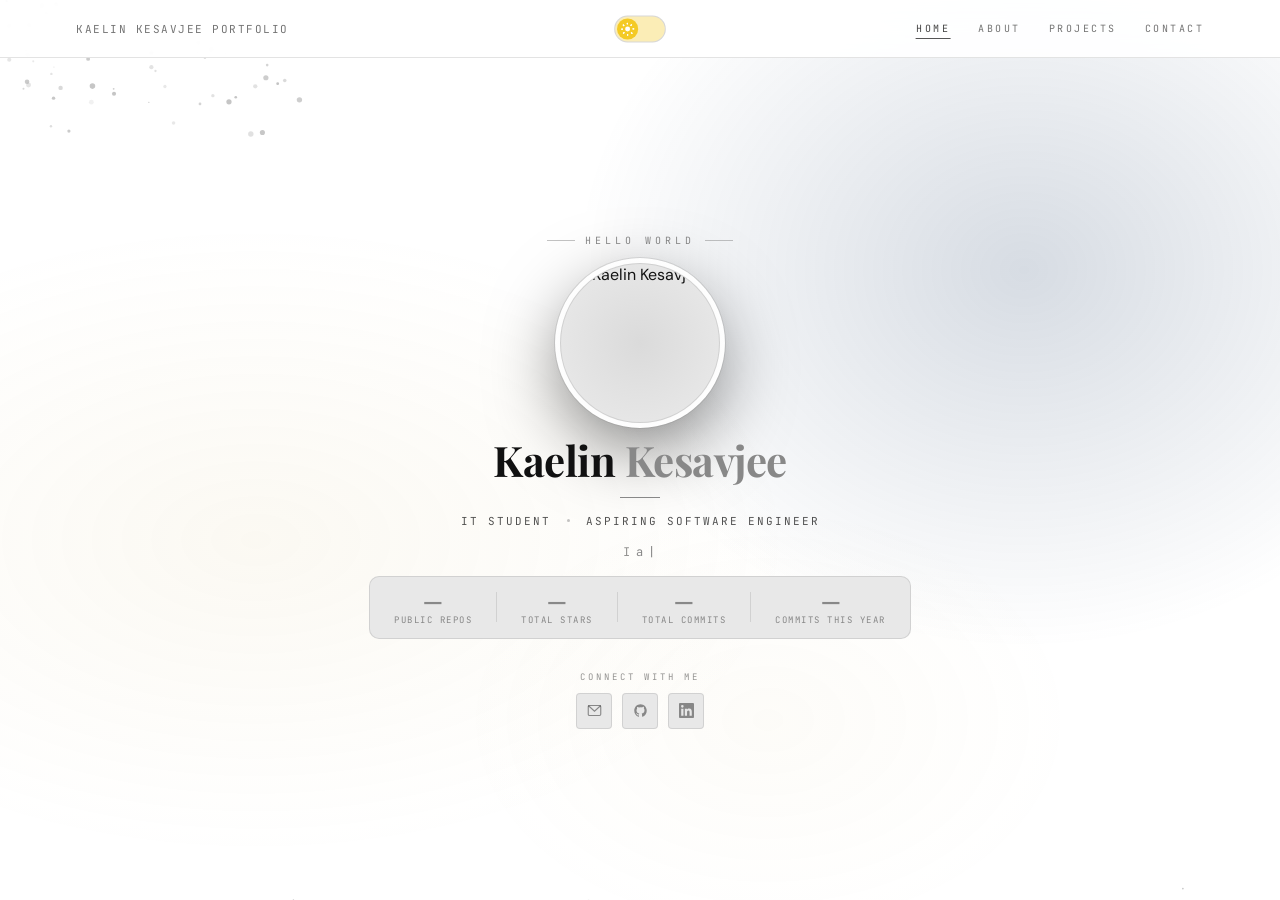
==== index.html @ 48a6d3a1 "Add files via upload" ====
<!DOCTYPE html>
<html lang="en">
<head>
<meta charset="UTF-8">
<meta name="viewport" content="width=device-width, initial-scale=1.0">
<title>Kaelin Kesavjee | Portfolio</title>
<link rel="icon" type="image/svg+xml" href="data:image/svg+xml,<svg xmlns='http://www.w3.org/2000/svg' viewBox='0 0 100 100'><rect width='100' height='100' rx='18' fill='%23080c12'/><text x='50' y='68' font-family='Georgia,serif' font-size='44' font-weight='700' fill='%23c9a84c' text-anchor='middle'>KK</text></svg>">
<meta name="description" content="Kaelin Kesavjee — IT Student and Aspiring Software Engineer. BSc Information Technology at Richfield Graduate Institute of Technology.">
<meta name="keywords" content="Kaelin Kesavjee, Software Engineer, IT Student, Python, Java, JavaScript, Portfolio, South Africa">
<meta name="author" content="Kaelin Kesavjee">
<meta name="robots" content="index, follow">
<meta property="og:type" content="website">
<meta property="og:url" content="https://kaelinkes.github.io">
<meta property="og:title" content="Kaelin Kesavjee | Portfolio">
<meta property="og:description" content="IT Student and Aspiring Software Engineer — Python, Java, C++, JavaScript, Cloud Computing and more.">
<meta property="og:image" content="https://avatars.githubusercontent.com/u/134412829?v=4">
<meta property="og:image:width" content="400">
<meta property="og:image:height" content="400">
<meta name="twitter:card" content="summary">
<meta name="twitter:title" content="Kaelin Kesavjee | Portfolio">
<meta name="twitter:description" content="IT Student and Aspiring Software Engineer — Python, Java, C++, JavaScript, Cloud Computing and more.">
<meta name="twitter:image" content="https://avatars.githubusercontent.com/u/134412829?v=4">
<link href="https://fonts.googleapis.com/css2?family=Playfair+Display:wght@400;600;700;900&family=JetBrains+Mono:wght@300;400;500&family=DM+Sans:wght@300;400;500;600&display=swap" rel="stylesheet">
<link rel="stylesheet" href="styles.css">
</head>
<body class="page-home">

<nav>
  <a class="nav-logo" href="index.html">Kaelin Kesavjee Portfolio</a>
  <label for="theme-checkbox" class="theme" style="transform:scale(0.62);transform-origin:center;">
    <span class="theme__toggle-wrap">
      <input id="theme-checkbox" class="theme__toggle" type="checkbox" role="switch" name="theme" value="dark" onchange="toggleTheme(this)">
      <span class="theme__fill"></span>
      <span class="theme__icon">
        <span class="theme__icon-part"></span><span class="theme__icon-part"></span>
        <span class="theme__icon-part"></span><span class="theme__icon-part"></span>
        <span class="theme__icon-part"></span><span class="theme__icon-part"></span>
        <span class="theme__icon-part"></span><span class="theme__icon-part"></span>
        <span class="theme__icon-part"></span>
      </span>
    </span>
  </label>
  <div class="nav-links">
    <a href="index.html" class="active">Home</a>
    <a href="about.html">About</a>
    <a href="projects.html">Projects</a>
    <a href="contact.html">Contact</a>
  </div>
</nav>

<canvas class="particle-canvas" id="particle-canvas-home" style="position:fixed;"></canvas>

<div id="home-bg" class="home-page page-main">
  <div class="home-inner">
    <div class="hello-eyebrow">Hello World</div>
    <div class="avatar-wrap">
      <div class="avatar-glow"></div>
      <div class="avatar-ring">
        <img src="https://avatars.githubusercontent.com/u/134412829?v=4" alt="Kaelin Kesavjee">
      </div>
    </div>
    <h1 class="hero-name">Kaelin <em>Kesavjee</em></h1>
    <div class="hero-divider"></div>
    <div class="hero-titles">
      <span class="hero-title-item">IT Student</span>
      <span class="hero-title-sep"></span>
      <span class="hero-title-item">Aspiring Software Engineer</span>
    </div>
    <div class="hero-typing">
      <span class="typing-prefix">I </span><span class="typing-text" id="typing-text"></span><span class="typing-cursor">|</span>
    </div>
    <div class="hero-stats">
      <div class="hero-stat"><span class="hero-stat-num" id="stat-repos">—</span><span class="hero-stat-label">Public Repos</span></div>
      <div class="hero-stat-divider"></div>
      <div class="hero-stat"><span class="hero-stat-num" id="stat-stars">—</span><span class="hero-stat-label">Total Stars</span></div>
      <div class="hero-stat-divider"></div>
      <div class="hero-stat"><span class="hero-stat-num" id="stat-commits-total">—</span><span class="hero-stat-label">Total Commits</span></div>
      <div class="hero-stat-divider"></div>
      <div class="hero-stat"><span class="hero-stat-num" id="stat-commits-year">—</span><span class="hero-stat-label">Commits This Year</span></div>
    </div>
    <div style="margin-top:16px">
      <p class="connect-label">Connect with me</p>
      <div style="margin-top:10px">
        <div class="social-row">
          <a href="contact.html" title="Email">
            <svg width="15" height="15" viewBox="0 0 24 24" fill="none" stroke="currentColor" stroke-width="1.8"><rect x="2" y="4" width="20" height="16" rx="2"/><polyline points="2,4 12,13 22,4"/></svg>
          </a>
          <a href="https://github.com/Kaelinkes" target="_blank" title="GitHub">
            <svg width="15" height="15" viewBox="0 0 24 24" fill="currentColor"><path d="M12 2C6.48 2 2 6.58 2 12.26c0 4.53 2.87 8.37 6.84 9.73.5.09.68-.22.68-.49v-1.71c-2.78.62-3.37-1.37-3.37-1.37-.45-1.17-1.1-1.48-1.1-1.48-.9-.63.07-.62.07-.62 1 .07 1.52 1.05 1.52 1.05.89 1.56 2.33 1.11 2.9.85.09-.66.35-1.11.63-1.37-2.22-.26-4.56-1.14-4.56-5.07 0-1.12.39-2.03 1.03-2.75-.1-.26-.45-1.3.1-2.71 0 0 .84-.28 2.75 1.05A9.38 9.38 0 0 1 12 6.84c.85 0 1.71.12 2.51.34 1.91-1.33 2.75-1.05 2.75-1.05.55 1.41.2 2.45.1 2.71.64.72 1.03 1.63 1.03 2.75 0 3.94-2.34 4.81-4.57 5.06.36.32.68.94.68 1.9v2.82c0 .27.18.59.69.49C19.13 20.63 22 16.79 22 12.26 22 6.58 17.52 2 12 2z"/></svg>
          </a>
          <a href="https://www.linkedin.com/in/kaelin-kesavjee-a947b0243/" target="_blank" title="LinkedIn">
            <svg width="15" height="15" viewBox="0 0 24 24" fill="currentColor"><path d="M20.45 20.45h-3.56v-5.57c0-1.33-.03-3.04-1.85-3.04-1.85 0-2.14 1.45-2.14 2.94v5.67H9.34V9h3.41v1.56h.05c.48-.9 1.64-1.85 3.37-1.85 3.6 0 4.27 2.37 4.27 5.45v6.29zM5.34 7.43a2.07 2.07 0 1 1 0-4.14 2.07 2.07 0 0 1 0 4.14zm1.78 13.02H3.56V9h3.56v11.45zM22.22 0H1.77C.79 0 0 .77 0 1.73v20.54C0 23.23.79 24 1.77 24h20.45C23.21 24 24 23.23 24 22.27V1.73C24 .77 23.21 0 22.22 0z"/></svg>
          </a>
        </div>
      </div>
    </div>
  </div>
</div>

<script src="script.js"></script>
<script>
initParticles(['particle-canvas-home']);

(function() {
  var phrases = ['am an Aspiring Software Engineer','love programming','am currently a 3rd year student','love problem solving','love coding','love learning about tech'];
  var el = document.getElementById('typing-text');
  var pi = 0, ci = 0, deleting = false, pause = 0;
  function tick() {
    var word = phrases[pi];
    if (pause > 0) { pause--; setTimeout(tick, 80); return; }
    if (!deleting) {
      el.textContent = word.substring(0, ci + 1); ci++;
      if (ci === word.length) { deleting = true; pause = 18; }
      setTimeout(tick, 85);
    } else {
      el.textContent = word.substring(0, ci - 1); ci--;
      if (ci === 0) { deleting = false; pi = (pi + 1) % phrases.length; pause = 6; }
      setTimeout(tick, 45);
    }
  }
  setTimeout(tick, 1200);
})();

ghFetch('/users/' + GH_USER + '/repos?per_page=100').then(function(r){return r.json();}).then(function(repos){
  if (!Array.isArray(repos)) return;
  var f = repos.filter(function(r){ return r.name.toLowerCase() !== GH_USER.toLowerCase(); });
  var elR = document.getElementById('stat-repos'); if (elR) elR.textContent = f.length;
  var s = f.reduce(function(sum,r){ return sum+(r.stargazers_count||0); },0);
  var elS = document.getElementById('stat-stars'); if (elS) elS.textContent = s;
}).catch(function(){});

var yr = new Date().getFullYear();
ghFetch('/search/commits?q=author:'+GH_USER+'&per_page=1').then(function(r){return r.json();}).then(function(d){
  var el=document.getElementById('stat-commits-total'); if(el&&d.total_count!==undefined) el.textContent=d.total_count>999?(Math.round(d.total_count/100)/10)+'k':d.total_count;
}).catch(function(){});
ghFetch('/search/commits?q=author:'+GH_USER+'+committer-date:'+yr+'-01-01..'+yr+'-12-31&per_page=1').then(function(r){return r.json();}).then(function(d){
  var el=document.getElementById('stat-commits-year'); if(el&&d.total_count!==undefined) el.textContent=d.total_count;
}).catch(function(){});
</script>
</body>
</html>
---- styles.css ----
*, *::before, *::after { margin:0; padding:0; box-sizing:border-box; }

:root {
  --bg:        #080c12;
  --bg2:       #0d1219;
  --surface:   #111820;
  --surface2:  #161e28;
  --border:    rgba(180,150,80,0.15);
  --border2:   rgba(255,255,255,0.06);
  --gold:      #c9a84c;
  --gold-light:#e8c96a;
  --gold-dim:  rgba(201,168,76,0.18);
  --white:     #f0ece4;
  --muted:     rgba(240,236,228,0.52);
  --muted2:    rgba(240,236,228,0.75);
  --radius:    4px;
  --radius-lg: 10px;
  --nav-h:     58px;
  --font-display: 'Playfair Display', Georgia, serif;
  --font-mono:    'JetBrains Mono', monospace;
  --font-body:    'DM Sans', sans-serif;
  --transDur: 0.3s;
  --primary: #c9a84c;
  --primaryT: rgba(201,168,76,0.3);
}

body.light {
  --bg:        #ffffff;
  --bg2:       #f2f2f2;
  --surface:   #e8e8e8;
  --surface2:  #dedede;
  --border:    rgba(130,130,130,0.22);
  --border2:   rgba(0,0,0,0.09);
  --gold:      #888888;
  --gold-light:#555555;
  --gold-dim:  rgba(120,120,120,0.13);
  --white:     #111111;
  --muted:     rgba(0,0,0,0.42);
  --muted2:    rgba(0,0,0,0.68);
  --primary: #888888;
  --primaryT: rgba(120,120,120,0.3);
}

body {
  background: var(--bg);
  color: var(--white);
  font-family: var(--font-body);
  transition: background 0.3s, color 0.3s;
}

/* ─── PAGE FADE IN ─── */
.page-main {
  animation: pageIn 0.5s ease forwards;
}
@keyframes pageIn {
  from { opacity:0; transform:translateY(10px); }
  to   { opacity:1; transform:translateY(0); }
}

/* ─── SCROLLBAR ─── */
::-webkit-scrollbar { width: 3px; }
::-webkit-scrollbar-track { background: transparent; }
::-webkit-scrollbar-thumb { background: var(--gold-dim); border-radius: 2px; }

/* ─── NAVBAR ─── */
nav {
  position: fixed; top: 0; width: 100%; height: var(--nav-h);
  display: grid; grid-template-columns: 1fr auto 1fr;
  align-items: center;
  padding: 0 5%;
  background: rgba(8,12,18,0.92);
  backdrop-filter: blur(20px);
  border-bottom: 1px solid var(--border);
  z-index: 1000;
  transition: background 0.3s, border-color 0.3s;
}
body.light nav { background: rgba(255,255,255,0.92); }

.nav-logo {
  font-family: var(--font-mono);
  font-size: 11px; font-weight: 400;
  color: var(--muted2); letter-spacing: 1.5px;
  text-transform: uppercase; text-decoration: none;
}

.nav-links { display: flex; gap: 4px; justify-content: flex-end; }

nav a {
  font-family: var(--font-mono); font-size: 10px; font-weight: 400;
  letter-spacing: 2.5px; color: var(--muted2); cursor: pointer;
  padding: 6px 12px; border-radius: var(--radius);
  transition: color 0.2s, background 0.2s;
  text-transform: uppercase; position: relative;
  text-decoration: none;
}
nav a::after {
  content: ''; position: absolute;
  bottom: 2px; left: 50%; transform: translateX(-50%);
  width: 0; height: 1px; background: var(--gold); transition: width 0.25s;
}
nav a:hover { color: var(--white); }
nav a:hover::after { width: 60%; }
nav a.active { color: var(--gold); }
nav a.active::after { width: 60%; }
body.light nav a { color: rgba(0,0,0,0.55); }
body.light nav a:hover { color: #111; }
body.light nav a.active { color: #444; }
body.light nav a::after { background: #555; }
body.light nav a.active::after { background: #555; }

/* ─── THEME TOGGLE ─── */
.theme { display: flex; align-items: center; -webkit-tap-highlight-color: transparent; }
.theme__fill, .theme__icon { transition: 0.3s; }
.theme__fill {
  background-color: var(--bg); display: block; mix-blend-mode: difference;
  position: fixed; inset: 0; height: 100%; transform: translateX(-100%);
}
.theme__icon, .theme__toggle { z-index: 1; }
.theme__icon, .theme__icon-part { position: absolute; }
.theme__icon { display: block; top: 0.5em; left: 0.5em; width: 1.5em; height: 1.5em; }
.theme__icon-part {
  border-radius: 50%; box-shadow: 0.4em -0.4em 0 0.5em hsl(0,0%,100%) inset;
  top: calc(50% - 0.5em); left: calc(50% - 0.5em); width: 1em; height: 1em;
  transition: box-shadow var(--transDur) ease-in-out, opacity var(--transDur) ease-in-out, transform var(--transDur) ease-in-out;
  transform: scale(0.5);
}
.theme__icon-part ~ .theme__icon-part {
  background-color: hsl(0,0%,100%); border-radius: 0.05em;
  top: 50%; left: calc(50% - 0.05em);
  transform: rotate(0deg) translateY(0.5em); transform-origin: 50% 0;
  width: 0.1em; height: 0.2em;
}
.theme__icon-part:nth-child(3)  { transform: rotate(45deg)  translateY(0.45em); }
.theme__icon-part:nth-child(4)  { transform: rotate(90deg)  translateY(0.45em); }
.theme__icon-part:nth-child(5)  { transform: rotate(135deg) translateY(0.45em); }
.theme__icon-part:nth-child(6)  { transform: rotate(180deg) translateY(0.45em); }
.theme__icon-part:nth-child(7)  { transform: rotate(225deg) translateY(0.45em); }
.theme__icon-part:nth-child(8)  { transform: rotate(270deg) translateY(0.5em); }
.theme__icon-part:nth-child(9)  { transform: rotate(315deg) translateY(0.5em); }
.theme__label, .theme__toggle, .theme__toggle-wrap { position: relative; }
.theme__toggle, .theme__toggle:before { display: block; }
.theme__toggle {
  background-color: hsl(48,90%,85%); border-radius: 25% / 50%;
  box-shadow: 0 0 0 0.125em var(--primaryT); padding: 0.25em; width: 6em; height: 3em;
  -webkit-appearance: none; appearance: none; cursor: pointer;
  transition: background-color var(--transDur) ease-in-out, box-shadow 0.15s ease-in-out, transform var(--transDur) ease-in-out;
}
.theme__toggle:before {
  background-color: hsl(48,90%,55%); border-radius: 50%; content: "";
  width: 2.5em; height: 2.5em; transition: 0.3s;
}
.theme__toggle:focus { box-shadow: 0 0 0 0.125em var(--primary); outline: transparent; }
.theme__toggle:checked { background-color: hsl(198,90%,15%); }
.theme__toggle:checked:before,
.theme__toggle:checked ~ .theme__icon { transform: translateX(3em); }
.theme__toggle:checked:before { background-color: hsl(198,90%,55%); }
.theme__toggle:checked ~ .theme__fill { transform: translateX(0); }
.theme__toggle:checked ~ .theme__icon .theme__icon-part:nth-child(1) {
  box-shadow: 0.2em -0.2em 0 0.2em hsl(0,0%,100%) inset; transform: scale(1); top: 0.2em; left: -0.2em;
}
.theme__toggle:checked ~ .theme__icon .theme__icon-part ~ .theme__icon-part { opacity: 0; }
.theme__toggle:checked ~ .theme__icon .theme__icon-part:nth-child(2) { transform: rotate(45deg)  translateY(0.8em); }
.theme__toggle:checked ~ .theme__icon .theme__icon-part:nth-child(3) { transform: rotate(90deg)  translateY(0.8em); }
.theme__toggle:checked ~ .theme__icon .theme__icon-part:nth-child(4) { transform: rotate(135deg) translateY(0.8em); }
.theme__toggle:checked ~ .theme__icon .theme__icon-part:nth-child(5) { transform: rotate(180deg) translateY(0.8em); }
.theme__toggle:checked ~ .theme__icon .theme__icon-part:nth-child(6) { transform: rotate(225deg) translateY(0.8em); }
.theme__toggle:checked ~ .theme__icon .theme__icon-part:nth-child(7) { transform: rotate(270deg) translateY(0.8em); }
.theme__toggle:checked ~ .theme__icon .theme__icon-part:nth-child(8) { transform: rotate(315deg) translateY(0.8em); }
.theme__toggle:checked ~ .theme__icon .theme__icon-part:nth-child(9) { transform: rotate(360deg) translateY(0.8em); }
.theme__toggle-wrap { margin: 0 0.75em; }
@supports selector(:focus-visible) {
  .theme__toggle:focus { box-shadow: 0 0 0 0.125em var(--primaryT); }
  .theme__toggle:focus-visible { box-shadow: 0 0 0 0.125em var(--primary); }
}

/* ─── PARTICLES ─── */
.particle-canvas {
  position: fixed; inset: 0; z-index: 0;
  pointer-events: none; opacity: 0.75;
  width: 100%; height: 100%;
}

/* ─── SECTION EYEBROW ─── */
.section-eyebrow {
  font-family: var(--font-mono); font-size: 9px; font-weight: 400;
  letter-spacing: 3.5px; color: var(--gold); text-transform: uppercase;
  margin-bottom: 14px; display: flex; align-items: center; gap: 10px;
}
.section-eyebrow::after { content:''; flex:1; height:1px; background:var(--border); }

/* ─── BUTTONS ─── */
.btn-primary {
  padding: 8px 20px; background: var(--gold); color: var(--bg);
  font-family: var(--font-mono); font-weight: 500; font-size: 10px;
  letter-spacing: 2px; text-transform: uppercase; border: none;
  border-radius: var(--radius); cursor: pointer;
  transition: background 0.2s, transform 0.15s; text-decoration: none; display: inline-block;
}
.btn-primary:hover { background: var(--gold-light); transform: translateY(-1px); }
.btn-outline {
  padding: 7px 16px; background: transparent; color: var(--muted2);
  font-family: var(--font-mono); font-size: 10px; letter-spacing: 2px;
  text-transform: uppercase; border: 1px solid var(--border); border-radius: var(--radius);
  cursor: pointer; transition: border-color 0.2s, color 0.2s; text-decoration: none; display: inline-block;
}
.btn-outline:hover { border-color: var(--gold); color: var(--gold); }

/* ─── HOME PAGE ─── */
body.page-home {
  overflow: hidden; height: 100vh; width: 100vw;
}
.home-page {
  position: absolute; inset: 0;
  padding: calc(var(--nav-h) + 36px) 6% 32px;
  display: flex; flex-direction: column;
  align-items: center; text-align: center;
  justify-content: center; gap: 0;
  overflow-y: auto;
}

#home-bg::before {
  content: ''; position: absolute; inset: 0; z-index: 0;
  background:
    radial-gradient(ellipse 60% 50% at 20% 60%, rgba(201,168,76,0.07) 0%, transparent 70%),
    radial-gradient(ellipse 50% 60% at 80% 30%, rgba(30,60,100,0.18) 0%, transparent 70%),
    radial-gradient(ellipse 40% 40% at 60% 80%, rgba(201,168,76,0.04) 0%, transparent 60%);
  animation: meshPulse 8s ease-in-out infinite alternate;
  pointer-events: none;
}
@keyframes meshPulse {
  0%   { opacity: 0.7; transform: scale(1); }
  100% { opacity: 1;   transform: scale(1.04); }
}

.home-inner {
  position: relative; z-index: 1;
  display: flex; flex-direction: column; align-items: center; gap: 16px;
}
.hello-eyebrow {
  display: flex; align-items: center; gap: 10px;
  font-family: var(--font-mono); font-size: 10px;
  letter-spacing: 4px; color: var(--gold); text-transform: uppercase;
  opacity: 0; animation: fadeUp 0.7s ease forwards 0.1s;
}
.hello-eyebrow::before, .hello-eyebrow::after {
  content: ''; width: 28px; height: 1px; background: var(--gold); opacity: 0.5;
}
.avatar-wrap {
  position: relative; width: 160px; height: 160px;
  opacity: 0; animation: fadeUp 0.7s ease forwards 0.25s;
}
.avatar-ring {
  width: 160px; height: 160px; border-radius: 50%; border: 1px solid var(--border);
  overflow: hidden; background: var(--surface);
  box-shadow: 0 0 0 5px var(--bg), 0 0 0 6px var(--border), 0 24px 70px rgba(0,0,0,0.5);
}
.avatar-ring img { width: 100%; height: 100%; object-fit: cover; }
.avatar-glow {
  position: absolute; inset: -12px; border-radius: 50%;
  background: radial-gradient(circle, rgba(201,168,76,0.14) 0%, transparent 70%);
  animation: glowPulse 3s ease-in-out infinite;
}
@keyframes glowPulse { 0%,100%{opacity:0.6} 50%{opacity:1} }
body.light .avatar-glow { background: radial-gradient(circle, rgba(120,120,120,0.12) 0%, transparent 70%); }
.hero-name {
  font-family: var(--font-display); font-size: 42px; font-weight: 700;
  letter-spacing: -0.5px; color: var(--white); line-height: 1;
  opacity: 0; animation: fadeUp 0.7s ease forwards 0.4s;
}
.hero-name em { font-style: normal; color: var(--gold); }
.hero-divider {
  width: 40px; height: 1px; background: var(--gold); opacity: 0.5;
  opacity: 0; animation: fadeUp 0.5s ease forwards 0.52s;
}
.hero-titles {
  display: flex; gap: 16px; align-items: center;
  opacity: 0; animation: fadeUp 0.7s ease forwards 0.55s;
}
.hero-title-item {
  font-family: var(--font-mono); font-size: 11px; font-weight: 400;
  letter-spacing: 2px; color: var(--muted2); text-transform: uppercase;
}
.hero-title-sep { width: 3px; height: 3px; border-radius: 50%; background: var(--gold); opacity: 0.5; }
.hero-typing {
  display: flex; align-items: center; gap: 4px; font-family: var(--font-mono);
  font-size: 12px; letter-spacing: 1.5px; color: var(--muted2);
  opacity: 0; animation: fadeUp 0.7s ease forwards 0.65s;
}
.typing-prefix { color: var(--muted); }
.typing-text { color: var(--gold); }
.typing-cursor { color: var(--gold); animation: blink 0.75s step-end infinite; }
@keyframes blink { 0%,100%{opacity:1} 50%{opacity:0} }
.hero-stats {
  display: flex; align-items: center; gap: 24px;
  border: 1px solid var(--border); border-radius: var(--radius-lg);
  background: var(--surface); padding: 12px 24px;
  opacity: 0; animation: fadeUp 0.7s ease forwards 0.8s;
}
.hero-stat { display: flex; flex-direction: column; align-items: center; gap: 3px; }
.hero-stat-num {
  font-family: var(--font-display); font-size: 22px; font-weight: 700;
  color: var(--gold); line-height: 1;
}
.hero-stat-label {
  font-family: var(--font-mono); font-size: 9px; letter-spacing: 1.5px;
  color: var(--muted); text-transform: uppercase; white-space: nowrap;
}
.hero-stat-divider { width: 1px; height: 30px; background: var(--border); }
.social-row {
  display: flex; gap: 10px; justify-content: center;
  opacity: 0; animation: fadeUp 0.7s ease forwards 0.9s;
}
.connect-label {
  font-family: var(--font-mono); font-size: 9px; letter-spacing: 3px;
  color: var(--muted); text-transform: uppercase; margin-bottom: 10px;
}
.social-row a {
  width: 36px; height: 36px; border-radius: var(--radius); border: 1px solid var(--border);
  display: flex; align-items: center; justify-content: center;
  color: var(--muted); background: var(--surface);
  transition: color 0.2s, border-color 0.2s, background 0.2s, transform 0.2s;
  text-decoration: none;
}
.social-row a:hover { color: var(--gold); border-color: var(--gold); background: var(--gold-dim); transform: translateY(-2px); }
@keyframes fadeUp { from{opacity:0;transform:translateY(12px)} to{opacity:1;transform:translateY(0)} }

/* ─── ABOUT PAGE ─── */
body.page-about {
  overflow: hidden; height: 100vh; width: 100vw;
}
.about-page {
  position: absolute; inset: 0;
  padding: calc(var(--nav-h) + 20px) 6% 20px;
  display: flex; flex-direction: column;
  justify-content: flex-start; gap: 0;
  overflow-y: hidden;
}
.about-scroll-bar {
  position: fixed; top: var(--nav-h); left: 0;
  height: 2px; width: 0%; background: var(--gold);
  border-radius: 0 2px 2px 0; transition: width 0.1s linear; z-index: 999;
}
.about-header { flex-shrink: 0; }
.about-title-row {
  display: flex; align-items: baseline; justify-content: space-between; margin-bottom: 16px;
}
.about-heading {
  font-family: var(--font-display); font-size: 36px; font-weight: 900;
  line-height: 1; color: var(--white); letter-spacing: -0.5px;
}
.about-heading span { color: var(--gold); }
.about-actions { display: flex; align-items: center; gap: 10px; }
.about-tab-bar {
  display: flex; align-items: center; gap: 2px;
  border-bottom: 1px solid var(--border); margin-bottom: 0;
}
.about-tab {
  font-family: var(--font-mono); font-size: 10px; letter-spacing: 2px;
  text-transform: uppercase; color: var(--muted); cursor: pointer;
  padding: 10px 16px; border-bottom: 2px solid transparent; margin-bottom: -1px;
  transition: color 0.2s, border-color 0.2s; white-space: nowrap;
}
.about-tab:hover { color: var(--white); }
.about-tab.active { color: var(--gold); border-bottom-color: var(--gold); }
.about-content {
  overflow-y: auto; flex: 1; padding-top: 24px; padding-right: 4px; min-height: 0;
}
.about-section { display: none; flex-direction: column; gap: 22px; }
.about-section.active { display: flex; }
.bio-text { font-size: 13px; line-height: 1.9; color: var(--muted2); }
.bio-text + .bio-text { margin-top: 12px; }
.skills-grid { display: grid; grid-template-columns: 1fr 1fr; gap: 16px; }
.skill-block-label {
  font-family: var(--font-mono); font-size: 9px; letter-spacing: 2.5px;
  color: var(--gold); text-transform: uppercase;
  padding-bottom: 6px; border-bottom: 1px solid var(--border); margin-bottom: 10px;
}
.skill-pills { display: flex; flex-wrap: wrap; gap: 5px; }
.skill-pill {
  padding: 3px 9px; border-radius: 2px; border: 1px solid var(--border2);
  font-family: var(--font-mono); font-size: 10px; color: var(--muted2);
  background: var(--surface); transition: border-color 0.2s, color 0.2s;
}
.skill-pill:hover { border-color: var(--gold); color: var(--gold); }
.tech-grid { display: flex; flex-wrap: wrap; gap: 10px; }
.tech-item {
  display: flex; flex-direction: column; align-items: center; gap: 6px;
  padding: 12px 10px; border: 1px solid var(--border2); border-radius: var(--radius-lg);
  background: var(--surface); min-width: 68px;
  transition: border-color 0.2s, background 0.2s, transform 0.2s; cursor: default;
}
.tech-item:hover { border-color: var(--gold); background: var(--gold-dim); transform: translateY(-2px); }
.tech-item img { width: 28px; height: 28px; object-fit: contain; }
.tech-item span { font-family: var(--font-mono); font-size: 9px; color: var(--muted2); letter-spacing: 0.5px; text-align: center; }
.edu-block {
  border: 1px solid var(--border); border-radius: var(--radius-lg);
  padding: 18px 20px; background: var(--surface);
}
.edu-header { display: flex; justify-content: space-between; align-items: flex-start; margin-bottom: 10px; }
.edu-degree { font-family: var(--font-display); font-size: 16px; font-weight: 600; color: var(--white); }
.edu-years {
  font-family: var(--font-mono); font-size: 10px; color: var(--gold);
  letter-spacing: 1px; background: var(--gold-dim); padding: 3px 8px;
  border-radius: 3px; white-space: nowrap;
}
.edu-institution { font-size: 12px; color: var(--muted2); margin-bottom: 12px; }
.edu-coursework-label {
  font-family: var(--font-mono); font-size: 9px; letter-spacing: 2px;
  text-transform: uppercase; color: var(--gold); margin-bottom: 8px; opacity: 0.8;
}
.edu-coursework-toggle {
  display: inline-flex; align-items: center; gap: 6px; cursor: pointer;
  padding: 4px 0; margin-top: 8px; transition: opacity 0.2s; user-select: none;
  align-self: flex-start; animation: cwGlow 2.5s ease-in-out infinite;
}
@keyframes cwGlow {
  0%, 100% { filter: drop-shadow(0 0 0px var(--gold)); }
  50%       { filter: drop-shadow(0 0 5px var(--gold)); }
}
.edu-coursework-toggle:hover { animation: none; }
.edu-coursework-toggle:hover .edu-coursework-label { text-decoration-color: var(--gold); }
.edu-coursework-label {
  font-family: var(--font-mono); font-size: 10px; letter-spacing: 1.5px;
  text-transform: uppercase; color: var(--gold);
  text-decoration: underline; text-decoration-color: rgba(201,168,76,0.4);
  text-underline-offset: 3px; transition: text-decoration-color 0.2s;
}
.edu-toggle-icon { display: none; }
.edu-coursework-detail { margin-top: 12px; display: flex; flex-direction: column; gap: 16px; }
.edu-year-block { border: 1px solid var(--border2); border-radius: var(--radius-lg); overflow: hidden; }
.edu-year-header {
  display: flex; align-items: center; gap: 12px; padding: 10px 14px;
  background: var(--surface2); border-bottom: 1px solid var(--border2);
}
.edu-year-badge {
  font-family: var(--font-mono); font-size: 9px; font-weight: 500;
  letter-spacing: 2px; text-transform: uppercase;
  background: var(--gold-dim); color: var(--gold);
  padding: 3px 8px; border-radius: 3px; border: 1px solid var(--border); white-space: nowrap;
}
.edu-year-title { font-family: var(--font-display); font-size: 14px; font-weight: 600; color: var(--white); }
.edu-year-modules { padding: 8px 0; }
.edu-module {
  display: flex; flex-direction: column; gap: 2px; padding: 8px 14px;
  border-bottom: 1px solid rgba(255,255,255,0.03); transition: background 0.15s;
}
.edu-module:last-child { border-bottom: none; }
.edu-module:hover { background: rgba(255,255,255,0.02); }
.edu-module--elective { background: var(--gold-dim); }
.edu-module--elective:hover { background: rgba(201,168,76,0.22); }
.edu-module--elective .edu-module-name { color: var(--gold); }
.edu-module--distinction { background: rgba(100,200,120,0.08); border-left: 2px solid rgba(100,200,120,0.5); }
.edu-module--distinction:hover { background: rgba(100,200,120,0.12); }
.edu-module--distinction .edu-module-name { color: #7dda8f; }
.edu-module-name { font-size: 12px; font-weight: 500; color: var(--white); }
.edu-module-detail { font-family: var(--font-mono); font-size: 10px; color: var(--muted); letter-spacing: 0.3px; }
.cert-loading { font-family: var(--font-mono); font-size: 11px; color: var(--muted); letter-spacing: 1px; padding: 20px 0; }
.badge-grid { display: grid; grid-template-columns: repeat(auto-fill, minmax(130px, 1fr)); gap: 14px; }
.badge-card {
  display: flex; flex-direction: column; align-items: center; gap: 10px;
  padding: 16px 12px 14px; border: 1px solid var(--border2); border-radius: var(--radius-lg);
  background: var(--surface); text-align: center; text-decoration: none;
  transition: border-color 0.25s, background 0.25s, transform 0.25s; cursor: pointer;
}
.badge-card:hover {
  border-color: var(--gold); background: var(--gold-dim); transform: translateY(-3px);
  box-shadow: 0 10px 30px rgba(0,0,0,0.4);
}
.badge-card img {
  width: 80px; height: 80px; object-fit: contain;
  filter: drop-shadow(0 4px 12px rgba(0,0,0,0.4)); transition: transform 0.25s;
}
.badge-card:hover img { transform: scale(1.06); }
.badge-card-name { font-size: 11px; font-weight: 500; color: var(--white); line-height: 1.4; }
.badge-card-issuer { font-family: var(--font-mono); font-size: 9px; color: var(--muted); letter-spacing: 0.5px; }
.badge-card-date { font-family: var(--font-mono); font-size: 9px; color: var(--gold); opacity: 0.7; letter-spacing: 0.5px; }
.badge-img-placeholder {
  width: 80px; height: 80px; display: flex; align-items: center;
  justify-content: center; font-size: 32px; background: var(--surface2); border-radius: 50%;
}
.interests-grid { display: grid; grid-template-columns: repeat(6, 1fr); gap: 10px; }
.interest-item {
  display: flex; flex-direction: column; align-items: center; gap: 8px;
  padding: 16px 12px; border: 1px solid var(--border2); border-radius: var(--radius-lg);
  background: var(--surface); text-align: center;
  transition: border-color 0.2s, background 0.2s, transform 0.2s;
}
.interest-item:hover { border-color: var(--border); background: var(--surface2); transform: translateY(-2px); }
.interest-icon { font-size: 22px; }
.interest-label { font-family: var(--font-mono); font-size: 9px; color: var(--muted2); letter-spacing: 1px; }

/* ─── PROJECTS PAGE ─── */
body.page-projects {
  overflow: hidden; height: 100vh; width: 100vw;
}
.projects-page {
  position: absolute; inset: 0; gap: 0; justify-content: flex-start;
  padding: calc(var(--nav-h) + 18px) 6% 18px;
  display: flex; flex-direction: column;
}
.projects-header { flex-shrink: 0; padding-bottom: 14px; }
.projects-title-row { display: flex; align-items: baseline; justify-content: space-between; }
.projects-title-row h2 { font-family: var(--font-display); font-size: 28px; font-weight: 700; color: var(--white); }
.projects-count { font-family: var(--font-mono); font-size: 10px; color: var(--muted); letter-spacing: 2px; }
.search-filter-row { display: flex; gap: 8px; margin-top: 14px; flex-wrap: wrap; }
.search-box {
  flex: 1; min-width: 160px; max-width: 300px; padding: 8px 14px;
  background: var(--surface); border: 1px solid var(--border2); border-radius: var(--radius);
  color: var(--white); font-family: var(--font-mono); font-size: 12px; outline: none;
  transition: border-color 0.2s;
}
.search-box::placeholder { color: var(--muted); }
.search-box:focus { border-color: var(--gold); }
.filter-wrapper { position: relative; }
.filter-btn {
  display: flex; align-items: center; gap: 6px; padding: 8px 14px;
  background: var(--surface); border: 1px solid var(--border2); border-radius: var(--radius);
  color: var(--muted); font-family: var(--font-mono); font-size: 10px; font-weight: 400;
  letter-spacing: 2px; cursor: pointer; transition: border-color 0.2s, color 0.2s;
  white-space: nowrap; text-transform: uppercase;
}
.filter-btn:hover, .filter-btn.open { border-color: var(--gold); color: var(--gold); }
.filter-caret { font-size: 8px; opacity: 0.6; transition: transform 0.2s; }
.filter-btn.open .filter-caret { transform: rotate(180deg); }
.filter-badge {
  display: none; background: var(--gold); color: var(--bg);
  border-radius: 8px; font-size: 8px; font-weight: 700; padding: 1px 5px; letter-spacing: 0;
}
.filter-badge.on { display: inline-block; }
.filter-dropdown {
  display: none; position: absolute; top: calc(100% + 6px); right: 0;
  min-width: 185px; background: var(--bg2); border: 1px solid var(--border);
  border-radius: var(--radius-lg); padding: 8px; z-index: 500;
  box-shadow: 0 20px 50px rgba(0,0,0,0.7), 0 0 0 1px rgba(201,168,76,0.08);
}
.filter-dropdown.open { display: block; }
.filter-section-label {
  font-family: var(--font-mono); font-size: 8px; letter-spacing: 3px;
  text-transform: uppercase; color: var(--gold); opacity: 0.6; padding: 6px 10px 4px;
}
.filter-option {
  display: flex; align-items: center; gap: 8px; padding: 7px 10px;
  border-radius: var(--radius); font-size: 12px; color: var(--muted);
  cursor: pointer; transition: background 0.15s, color 0.15s; font-family: var(--font-body);
}
.filter-option:hover { background: var(--surface2); color: var(--white); }
.filter-option.active { color: var(--gold); background: var(--gold-dim); }
.filter-dot { width: 8px; height: 8px; border-radius: 50%; flex-shrink: 0; }
.filter-divider { border: none; border-top: 1px solid var(--border2); margin: 6px 0; }
.projects-grid {
  display: grid; grid-template-columns: repeat(4,1fr); gap: 12px;
  overflow-y: auto; flex: 1; align-content: start; padding-right: 4px;
}
.proj-card {
  background: var(--surface); border: 1px solid var(--border2); border-radius: var(--radius-lg);
  padding: 20px 18px 18px; display: flex; flex-direction: column; gap: 10px;
  transition: transform 0.22s, border-color 0.22s, box-shadow 0.22s;
  position: relative; overflow: hidden; min-height: 150px;
}
.proj-card::before {
  content: ''; position: absolute; top: 0; left: 0; right: 0; height: 2px;
  background: linear-gradient(90deg, transparent, var(--gold), transparent);
  opacity: 0; transition: opacity 0.3s;
}
.proj-card:hover { transform: translateY(-4px); border-color: var(--border); box-shadow: 0 16px 40px rgba(0,0,0,0.4); }
.proj-card:hover::before { opacity: 1; }
.proj-card h4 { font-family: var(--font-body); font-size: 14px; font-weight: 600; color: var(--white); line-height: 1.3; }
.proj-card p { font-size: 12px; color: var(--muted); line-height: 1.6; flex: 1; }
.proj-meta { display: flex; align-items: center; gap: 8px; margin-top: 2px; }
.proj-lang { font-family: var(--font-mono); font-size: 10px; color: var(--muted); letter-spacing: 1px; text-transform: uppercase; }
.proj-stars { margin-left: auto; font-family: var(--font-mono); font-size: 10px; color: var(--gold); letter-spacing: 0.5px; }
.proj-details-link {
  font-family: var(--font-mono); font-size: 10px; color: var(--muted); letter-spacing: 2px;
  text-transform: uppercase; cursor: pointer; align-self: flex-start; margin-top: 2px;
  border-bottom: 1px solid rgba(201,168,76,0.3); padding-bottom: 1px;
  transition: color 0.2s, border-color 0.2s;
}
.proj-details-link:hover { color: var(--gold); border-color: var(--gold); }
.skeleton {
  background: linear-gradient(90deg, var(--surface) 25%, var(--surface2) 50%, var(--surface) 75%);
  background-size: 200% 100%; animation: shimmer 1.6s infinite; border-radius: 3px;
}
@keyframes shimmer { 0%{background-position:200% 0} 100%{background-position:-200% 0} }
.skel-title { height: 13px; width: 55%; margin-bottom: 9px; }
.skel-line  { height: 9px; width: 100%; margin-bottom: 6px; }
.skel-line.short { width: 65%; }

/* ─── DETAIL OVERLAY ─── */
#proj-detail {
  position: fixed; inset: 0; z-index: 2000; background: var(--bg);
  transform: translateY(100%); transition: transform 0.65s cubic-bezier(0.76,0,0.24,1);
  display: flex; flex-direction: column;
}
#proj-detail.open { transform: translateY(0); }
.detail-nav {
  height: var(--nav-h); display: flex; align-items: center;
  justify-content: space-between; padding: 0 5%;
  border-bottom: 1px solid var(--border);
  background: rgba(8,12,18,0.95); backdrop-filter: blur(20px); flex-shrink: 0;
}
body.light .detail-nav { background: rgba(255,255,255,0.95); }
.detail-nav-left { display: flex; align-items: center; gap: 16px; }
.btn-back {
  display: flex; align-items: center; gap: 6px; background: none;
  border: 1px solid var(--border2); border-radius: var(--radius);
  color: var(--muted); font-family: var(--font-mono); font-size: 10px;
  letter-spacing: 2px; padding: 6px 14px; cursor: pointer;
  transition: color 0.2s, border-color 0.2s; text-transform: uppercase;
}
.btn-back:hover { color: var(--gold); border-color: var(--gold); }
.detail-repo-name { font-family: var(--font-display); font-size: 16px; font-weight: 700; color: var(--white); }
.btn-github {
  display: flex; align-items: center; gap: 7px; background: var(--gold);
  border: none; border-radius: var(--radius); color: var(--bg);
  font-family: var(--font-mono); font-size: 10px; font-weight: 500;
  letter-spacing: 2px; padding: 8px 18px; cursor: pointer;
  text-decoration: none; transition: background 0.2s; text-transform: uppercase;
}
.btn-github:hover { background: var(--gold-light); }
.detail-body { display: grid; grid-template-columns: 270px 1fr; flex: 1; overflow: hidden; }
.detail-left { border-right: 1px solid var(--border); display: flex; flex-direction: column; overflow: hidden; background: var(--bg2); }
.detail-panel-label {
  font-family: var(--font-mono); font-size: 9px; letter-spacing: 3px;
  text-transform: uppercase; color: var(--gold); opacity: 0.7;
  padding: 10px 16px; border-bottom: 1px solid var(--border); flex-shrink: 0;
}
.file-tree { overflow-y: auto; flex: 1; }
.file-item {
  display: flex; align-items: center; gap: 9px; padding: 8px 16px;
  font-size: 11.5px; color: var(--muted); cursor: pointer;
  transition: background 0.15s, color 0.15s;
  border-bottom: 1px solid rgba(255,255,255,0.025); font-family: var(--font-mono);
}
.file-item:hover    { background: var(--surface); color: var(--white); }
.file-item.selected { background: var(--gold-dim); color: var(--gold); border-left: 2px solid var(--gold); }
.detail-right { display: flex; flex-direction: column; overflow: hidden; }
.code-pane { display: none; flex-direction: column; flex: 1; overflow: hidden; border-bottom: 1px solid var(--border); max-height: 50%; }
.code-pane.visible { display: flex; }
.code-pane-header {
  font-family: var(--font-mono); font-size: 9px; letter-spacing: 3px; text-transform: uppercase;
  color: var(--gold); opacity: 0.7; padding: 9px 20px; border-bottom: 1px solid var(--border);
  flex-shrink: 0; display: flex; justify-content: space-between; align-items: center;
}
.code-filename { color: var(--muted2); letter-spacing: 0.5px; text-transform: none; opacity: 1; }
.code-scroll { overflow-y: auto; flex: 1; padding: 16px 20px; background: var(--bg2); }
body.light .code-scroll { background: var(--bg2); }
.code-scroll pre { font-family: var(--font-mono); font-size: 12px; line-height: 1.8; color: rgba(240,236,228,0.72); white-space: pre; tab-size: 2; }
.readme-pane { display: flex; flex-direction: column; overflow: hidden; flex: 1; }
.readme-scroll { overflow-y: auto; flex: 1; padding: 28px 36px; }
.readme-scroll h1 { font-family:var(--font-display); font-size:26px; font-weight:700; margin-bottom:14px; color:var(--white); }
.readme-scroll h2 { font-family:var(--font-display); font-size:18px; font-weight:600; margin:24px 0 10px; color:var(--gold); padding-bottom:6px; border-bottom:1px solid var(--border); }
.readme-scroll h3 { font-family:var(--font-body); font-size:14px; font-weight:600; margin:18px 0 7px; }
.readme-scroll p  { font-size:13px; line-height:1.85; color:var(--muted2); margin-bottom:12px; }
.readme-scroll ul,.readme-scroll ol { padding-left:22px; margin-bottom:12px; }
.readme-scroll li { font-size:13px; color:var(--muted2); line-height:1.7; margin-bottom:4px; }
.readme-scroll code { font-family:var(--font-mono); font-size:11px; background:var(--surface2); color:var(--gold-light); padding:2px 6px; border-radius:3px; }
.readme-scroll pre { background:var(--surface); border-radius:6px; padding:16px 18px; margin:14px 0; overflow-x:auto; border:1px solid var(--border2); }
body.light .readme-scroll pre { background: var(--bg2); }
.readme-scroll pre code { background:none; padding:0; color:rgba(240,236,228,0.75); }
.readme-scroll a { color:var(--gold); text-decoration:underline; text-decoration-color: var(--border); }
.readme-scroll hr { border:none; border-top:1px solid var(--border); margin:20px 0; }
.readme-scroll blockquote { border-left:3px solid var(--gold); padding-left:16px; color:var(--muted); font-style:italic; margin:12px 0; }
.readme-scroll img { max-width:100%; border-radius:6px; margin:10px 0; }
.readme-scroll table { border-collapse:collapse; width:100%; margin-bottom:14px; font-size:12px; }
.readme-scroll th { background:var(--surface2); padding:8px 14px; text-align:left; font-family:var(--font-mono); font-size:10px; letter-spacing:1px; color:var(--gold); border-bottom:1px solid var(--border); }
.readme-scroll td { padding:8px 14px; border-bottom:1px solid var(--border2); color:var(--muted2); }
.readme-empty { display:flex; align-items:center; justify-content:center; height:100%; color:var(--muted); font-size:13px; font-style:italic; }

/* ─── CONTACT PAGE ─── */
body.page-contact {
  overflow: hidden; height: 100vh; width: 100vw;
}
.contact-page {
  position: absolute; inset: 0;
  padding: calc(var(--nav-h) + 36px) 6% 32px;
  display: grid; grid-template-columns: 1fr 1fr;
  align-items: center; gap: 80px;
}
.contact-form { display: flex; flex-direction: column; gap: 12px; }
.form-row { display: grid; grid-template-columns: 1fr 1fr; gap: 12px; }
.form-field { display: flex; flex-direction: column; gap: 5px; }
.form-field label {
  font-family: var(--font-mono); font-size: 9px; letter-spacing: 2.5px;
  text-transform: uppercase; color: var(--gold); opacity: 0.7;
}
.form-field input, .form-field textarea {
  background: var(--surface); border: 1px solid var(--border2); border-radius: var(--radius);
  padding: 10px 14px; color: var(--white); font-family: var(--font-body);
  font-size: 13px; outline: none; transition: border-color 0.2s, background 0.2s; resize: none;
}
.form-field input:focus, .form-field textarea:focus { border-color: var(--gold); background: var(--surface2); }
.form-field input.glow, .form-field textarea.glow {
  border-color: var(--gold); box-shadow: 0 0 0 3px var(--gold-dim), 0 0 14px var(--gold-dim);
  background: var(--surface2); transition: border-color 0.3s, box-shadow 0.3s, background 0.3s;
}
.btn-send {
  align-self: flex-start; padding: 11px 28px; background: var(--gold); color: var(--bg);
  font-family: var(--font-mono); font-weight: 500; font-size: 10px; letter-spacing: 2.5px;
  text-transform: uppercase; border: none; border-radius: var(--radius); cursor: pointer;
  transition: background 0.2s, transform 0.15s;
}
.btn-send:hover { background: var(--gold-light); transform: translateY(-1px); }
.contact-right { display: flex; flex-direction: column; align-items: flex-end; gap: 24px; position: relative; z-index: 1; }
.contact-heading { font-family: var(--font-display); font-size: 52px; font-weight: 900; line-height: 1; text-align: right; color: var(--white); }
.contact-heading span { color: var(--gold); }
.contact-divider { width: 50px; height: 1px; background: var(--gold); opacity: 0.4; }
.other-ways-label { font-family: var(--font-mono); font-size: 9px; letter-spacing: 3px; color: var(--muted); text-transform: uppercase; margin-bottom: 8px; text-align: right; }
.contact-socials { display: flex; gap: 10px; }
.contact-socials a {
  width: 40px; height: 40px; border-radius: var(--radius); border: 1px solid var(--border);
  display: flex; align-items: center; justify-content: center;
  color: var(--muted); background: var(--surface);
  transition: color 0.2s, border-color 0.2s, background 0.2s, transform 0.2s; text-decoration: none;
}
.contact-socials a:hover { color: var(--gold); border-color: var(--gold); background: var(--gold-dim); transform: translateY(-2px); }

body.light [style*="filter:invert(0.7)"] { filter: invert(0.85) !important; }
body.light #proj-detail { background: var(--bg); }
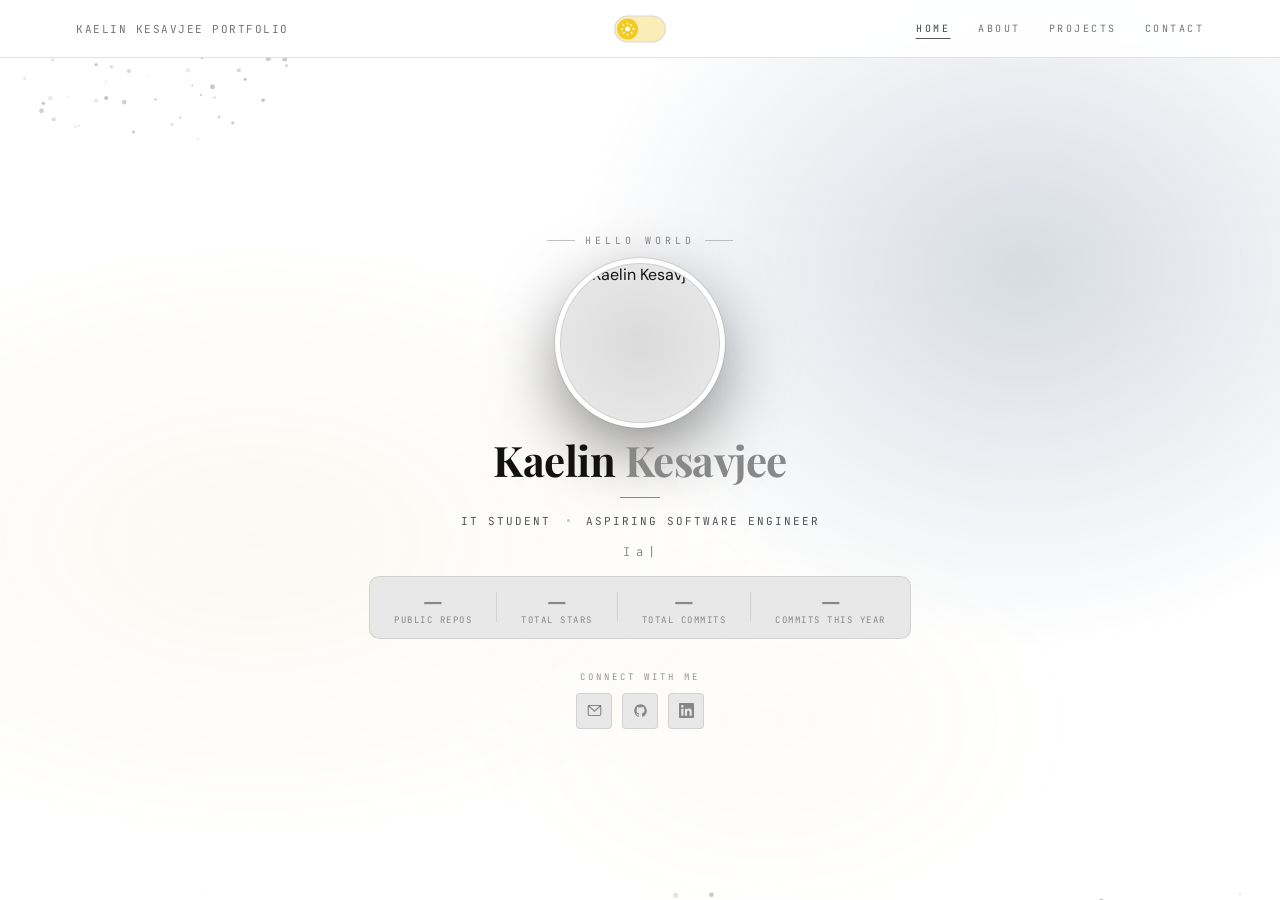
==== commit 97ec8471: "Update index.html" ====
--- a/index.html
+++ b/index.html
@@ -20,6 +20,7 @@
 <meta name="twitter:title" content="Kaelin Kesavjee | Portfolio">
 <meta name="twitter:description" content="IT Student and Aspiring Software Engineer — Python, Java, C++, JavaScript, Cloud Computing and more.">
 <meta name="twitter:image" content="https://avatars.githubusercontent.com/u/134412829?v=4">
+<meta name="google-site-verification" content="2rYZDIQjERgpqb76A8VB40GSMRYEjBjEFV5mzb-afQ8" />
 <link href="https://fonts.googleapis.com/css2?family=Playfair+Display:wght@400;600;700;900&family=JetBrains+Mono:wght@300;400;500&family=DM+Sans:wght@300;400;500;600&display=swap" rel="stylesheet">
 <link rel="stylesheet" href="styles.css">
 </head>
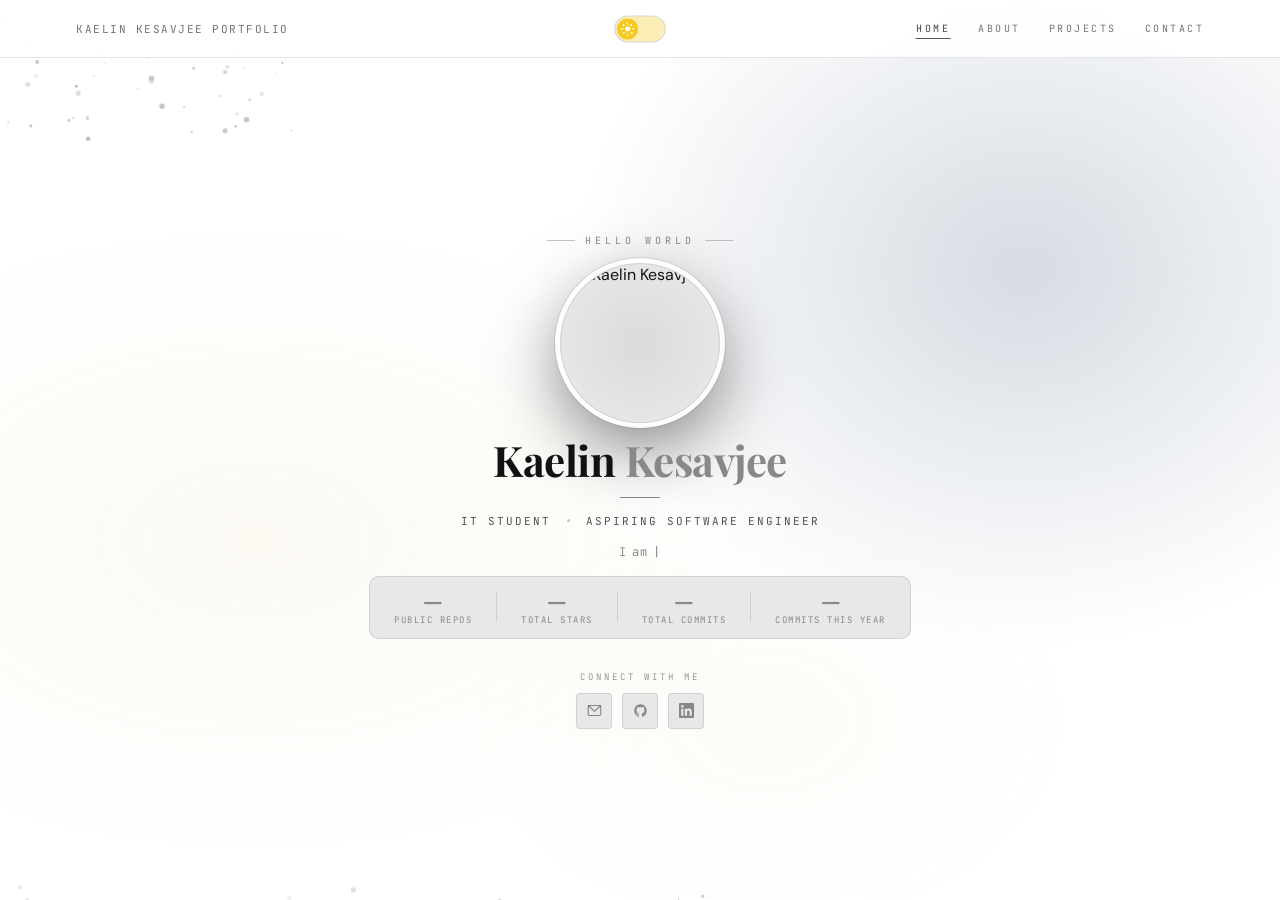
==== commit 6eb68089: "Add files via upload" ====
--- a/index.html
+++ b/index.html
@@ -20,7 +20,6 @@
 <meta name="twitter:title" content="Kaelin Kesavjee | Portfolio">
 <meta name="twitter:description" content="IT Student and Aspiring Software Engineer — Python, Java, C++, JavaScript, Cloud Computing and more.">
 <meta name="twitter:image" content="https://avatars.githubusercontent.com/u/134412829?v=4">
-<meta name="google-site-verification" content="2rYZDIQjERgpqb76A8VB40GSMRYEjBjEFV5mzb-afQ8" />
 <link href="https://fonts.googleapis.com/css2?family=Playfair+Display:wght@400;600;700;900&family=JetBrains+Mono:wght@300;400;500&family=DM+Sans:wght@300;400;500;600&display=swap" rel="stylesheet">
 <link rel="stylesheet" href="styles.css">
 </head>
@@ -41,7 +40,10 @@
       </span>
     </span>
   </label>
-  <div class="nav-links">
+  <button class="nav-hamburger" id="nav-hamburger" onclick="toggleNav()" aria-label="Menu">
+    <span></span><span></span><span></span>
+  </button>
+  <div class="nav-links" id="nav-links">
     <a href="index.html" class="active">Home</a>
     <a href="about.html">About</a>
     <a href="projects.html">Projects</a>
--- a/styles.css
+++ b/styles.css
@@ -716,3 +716,142 @@
 
 body.light [style*="filter:invert(0.7)"] { filter: invert(0.85) !important; }
 body.light #proj-detail { background: var(--bg); }
+
+/* ═══════════════════════════════════════
+   RESPONSIVE — TABLET (max 900px)
+   ═══════════════════════════════════════ */
+@media (max-width: 900px) {
+
+  /* Nav — tighten */
+  .nav-logo { font-size: 10px; letter-spacing: 1px; }
+  nav a { padding: 6px 8px; font-size: 9px; letter-spacing: 1.5px; }
+
+  /* Home */
+  .hero-name { font-size: 34px; }
+  .hero-stats { gap: 16px; padding: 10px 16px; flex-wrap: wrap; justify-content: center; }
+  .hero-stat-divider { display: none; }
+
+  /* About */
+  .about-heading { font-size: 28px; }
+  .about-tab { padding: 10px 10px; font-size: 9px; letter-spacing: 1px; }
+  .skills-grid { grid-template-columns: 1fr; }
+  .interests-grid { grid-template-columns: repeat(3, 1fr); }
+
+  /* Projects */
+  .projects-grid { grid-template-columns: repeat(2, 1fr); }
+  .detail-body { grid-template-columns: 200px 1fr; }
+
+  /* Contact */
+  .contact-page { grid-template-columns: 1fr; gap: 40px; overflow-y: auto; align-items: start; padding-top: calc(var(--nav-h) + 24px); }
+  .contact-heading { font-size: 36px; }
+  .contact-right { align-items: flex-start; }
+  .other-ways-label { text-align: left; }
+}
+
+/* ═══════════════════════════════════════
+   RESPONSIVE — MOBILE (max 600px)
+   ═══════════════════════════════════════ */
+@media (max-width: 600px) {
+
+  :root { --nav-h: 52px; }
+
+  /* Nav — hamburger-style stacked links */
+  nav {
+    grid-template-columns: 1fr auto;
+    padding: 0 4%;
+    position: relative;
+  }
+  .nav-links {
+    display: none;
+    position: fixed;
+    top: var(--nav-h); left: 0; right: 0;
+    background: var(--bg2);
+    border-bottom: 1px solid var(--border);
+    flex-direction: column;
+    padding: 8px 0;
+    z-index: 999;
+  }
+  .nav-links.open { display: flex; }
+  nav a { padding: 12px 5%; font-size: 11px; border-radius: 0; letter-spacing: 2px; }
+  nav a::after { display: none; }
+  .nav-logo { font-size: 10px; }
+
+  /* Hamburger button */
+  .nav-hamburger {
+    display: flex; flex-direction: column; justify-content: center; gap: 5px;
+    width: 32px; height: 32px; cursor: pointer; padding: 4px;
+    background: none; border: none; margin-left: 8px;
+  }
+  .nav-hamburger span {
+    display: block; width: 100%; height: 2px;
+    background: var(--muted2); border-radius: 2px;
+    transition: transform 0.25s, opacity 0.25s;
+  }
+  .nav-hamburger.open span:nth-child(1) { transform: translateY(7px) rotate(45deg); }
+  .nav-hamburger.open span:nth-child(2) { opacity: 0; }
+  .nav-hamburger.open span:nth-child(3) { transform: translateY(-7px) rotate(-45deg); }
+
+  /* Theme toggle smaller */
+  label.theme { transform: scale(0.52) !important; }
+
+  /* Home */
+  .home-page { padding: calc(var(--nav-h) + 20px) 5% 24px; }
+  .avatar-wrap { width: 110px; height: 110px; }
+  .avatar-ring { width: 110px; height: 110px; }
+  .hero-name { font-size: 28px; }
+  .hero-titles { flex-direction: column; gap: 4px; }
+  .hero-title-sep { display: none; }
+  .hero-typing { font-size: 11px; }
+  .hero-stats {
+    display: grid; grid-template-columns: 1fr 1fr;
+    gap: 10px; width: 100%; padding: 12px;
+  }
+  .hero-stat { background: var(--surface); border: 1px solid var(--border2); border-radius: var(--radius-lg); padding: 10px; }
+  .hero-stat-num { font-size: 18px; }
+
+  /* About */
+  .about-page { padding: calc(var(--nav-h) + 14px) 4% 16px; }
+  .about-title-row { flex-direction: column; gap: 10px; align-items: flex-start; }
+  .about-heading { font-size: 24px; }
+  .about-actions { gap: 8px; }
+  .about-tab-bar { overflow-x: auto; -webkit-overflow-scrolling: touch; gap: 0; }
+  .about-tab { font-size: 9px; padding: 10px 10px; white-space: nowrap; }
+  .interests-grid { grid-template-columns: repeat(2, 1fr); }
+  .edu-header { flex-direction: column; gap: 6px; align-items: flex-start; }
+  .badge-grid { grid-template-columns: repeat(auto-fill, minmax(110px, 1fr)); }
+
+  /* Projects */
+  .projects-page { padding: calc(var(--nav-h) + 14px) 4% 14px; }
+  .projects-title-row h2 { font-size: 22px; }
+  .projects-grid { grid-template-columns: 1fr; }
+  .search-filter-row { flex-direction: column; }
+  .search-box { max-width: 100%; }
+
+  /* Detail overlay */
+  .detail-body { grid-template-columns: 1fr; grid-template-rows: 200px 1fr; }
+  .detail-left { border-right: none; border-bottom: 1px solid var(--border); max-height: 200px; }
+  .code-pane { max-height: 40%; }
+
+  /* Contact */
+  .contact-page { padding: calc(var(--nav-h) + 20px) 4% 24px; gap: 32px; }
+  .contact-heading { font-size: 28px; }
+  .form-row { grid-template-columns: 1fr; }
+  .contact-right { align-items: flex-start; }
+  .other-ways-label { text-align: left; }
+}
+
+/* ═══════════════════════════════════════
+   RESPONSIVE — SMALL MOBILE (max 380px)
+   ═══════════════════════════════════════ */
+@media (max-width: 380px) {
+  .hero-name { font-size: 24px; }
+  .about-heading { font-size: 22px; }
+  .hero-stats { grid-template-columns: 1fr 1fr; }
+  .interests-grid { grid-template-columns: repeat(2, 1fr); }
+}
+
+/* Hide hamburger on desktop */
+.nav-hamburger { display: none; }
+@media (max-width: 600px) {
+  .nav-hamburger { display: flex; }
+}
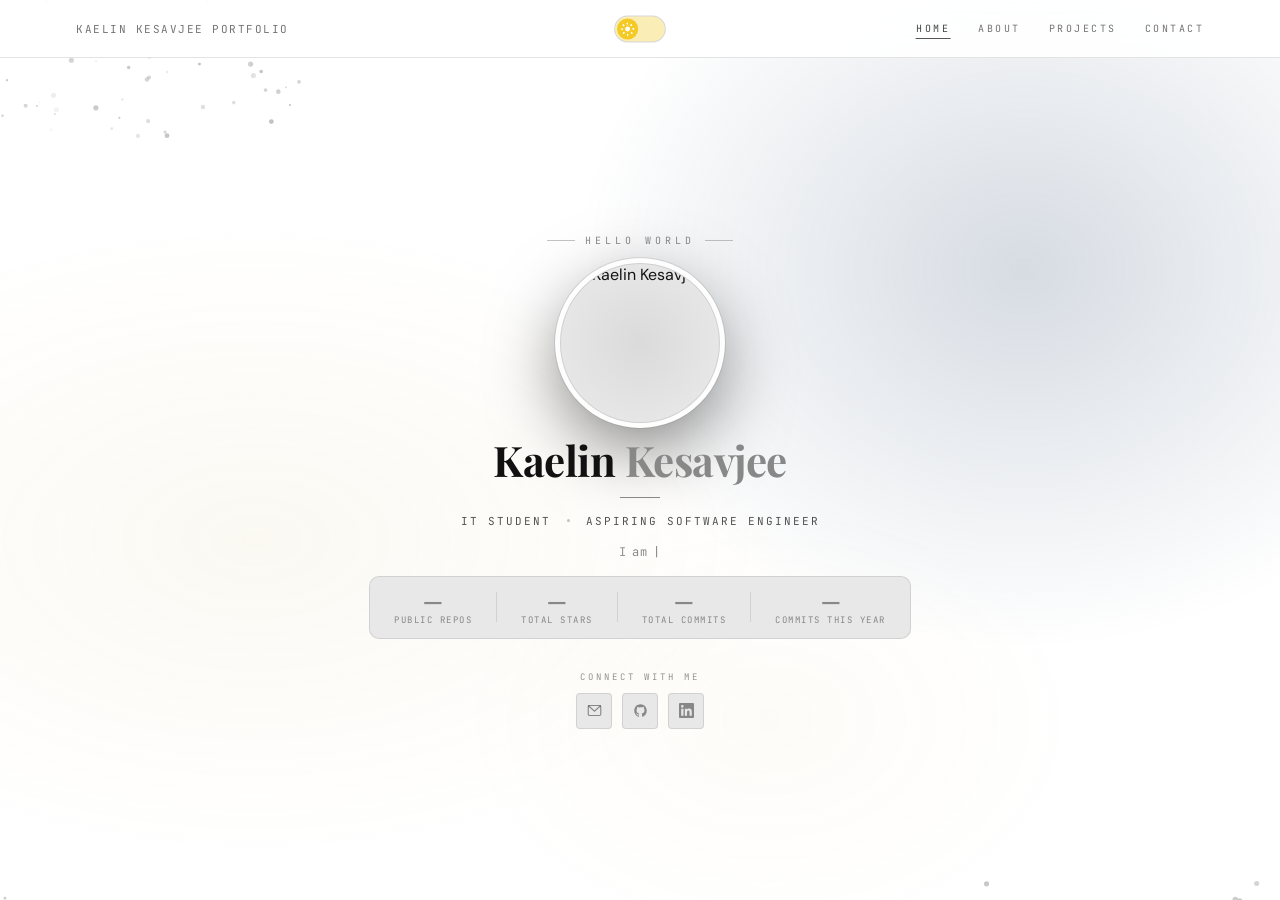
==== commit 4fc449ce: "Add files via upload" ====
--- a/index.html
+++ b/index.html
@@ -27,6 +27,7 @@
 
 <nav>
   <a class="nav-logo" href="index.html">Kaelin Kesavjee Portfolio</a>
+  <div class="nav-right">
   <label for="theme-checkbox" class="theme" style="transform:scale(0.62);transform-origin:center;">
     <span class="theme__toggle-wrap">
       <input id="theme-checkbox" class="theme__toggle" type="checkbox" role="switch" name="theme" value="dark" onchange="toggleTheme(this)">
@@ -43,6 +44,7 @@
   <button class="nav-hamburger" id="nav-hamburger" onclick="toggleNav()" aria-label="Menu">
     <span></span><span></span><span></span>
   </button>
+  </div>
   <div class="nav-links" id="nav-links">
     <a href="index.html" class="active">Home</a>
     <a href="about.html">About</a>
--- a/styles.css
+++ b/styles.css
@@ -855,3 +855,68 @@
 @media (max-width: 600px) {
   .nav-hamburger { display: flex; }
 }
+
+/* ── MOBILE NAV FIXES ── */
+@media (max-width: 600px) {
+  nav {
+    display: flex !important;
+    flex-direction: row;
+    justify-content: space-between;
+    align-items: center;
+    padding: 0 4%;
+  }
+  .nav-logo {
+    font-size: 9px !important;
+    letter-spacing: 0.5px !important;
+    white-space: nowrap;
+    overflow: hidden;
+    text-overflow: ellipsis;
+    max-width: 120px;
+  }
+  /* Hide nav links by default on mobile */
+  .nav-links {
+    display: none !important;
+    position: fixed;
+    top: var(--nav-h); left: 0; right: 0;
+    background: var(--bg2);
+    border-bottom: 1px solid var(--border);
+    flex-direction: column !important;
+    padding: 8px 0;
+    z-index: 999;
+  }
+  .nav-links.open {
+    display: flex !important;
+  }
+  /* Right side of nav: theme toggle + hamburger */
+  .nav-right {
+    display: flex; align-items: center; gap: 4px;
+  }
+  /* Stats — always 2x2 on mobile */
+  .hero-stats {
+    display: grid !important;
+    grid-template-columns: 1fr 1fr !important;
+    gap: 10px;
+    width: 100%;
+    padding: 12px;
+    border-radius: var(--radius-lg);
+  }
+  .hero-stat-divider { display: none !important; }
+  .hero-stat {
+    background: var(--surface);
+    border: 1px solid var(--border2);
+    border-radius: var(--radius-lg);
+    padding: 10px 8px;
+  }
+}
+
+/* nav-right wrapper — desktop keeps toggle centred, mobile groups toggle+hamburger */
+.nav-right {
+  display: flex; align-items: center; gap: 4px;
+}
+/* On desktop, nav is still grid with nav-right in the centre slot */
+@media (min-width: 601px) {
+  nav { display: grid; grid-template-columns: 1fr auto 1fr; }
+  .nav-right { justify-self: center; }
+  .nav-hamburger { display: none !important; }
+  .nav-links { display: flex !important; position: static !important; background: none !important; border: none !important; flex-direction: row !important; padding: 0 !important; }
+}
